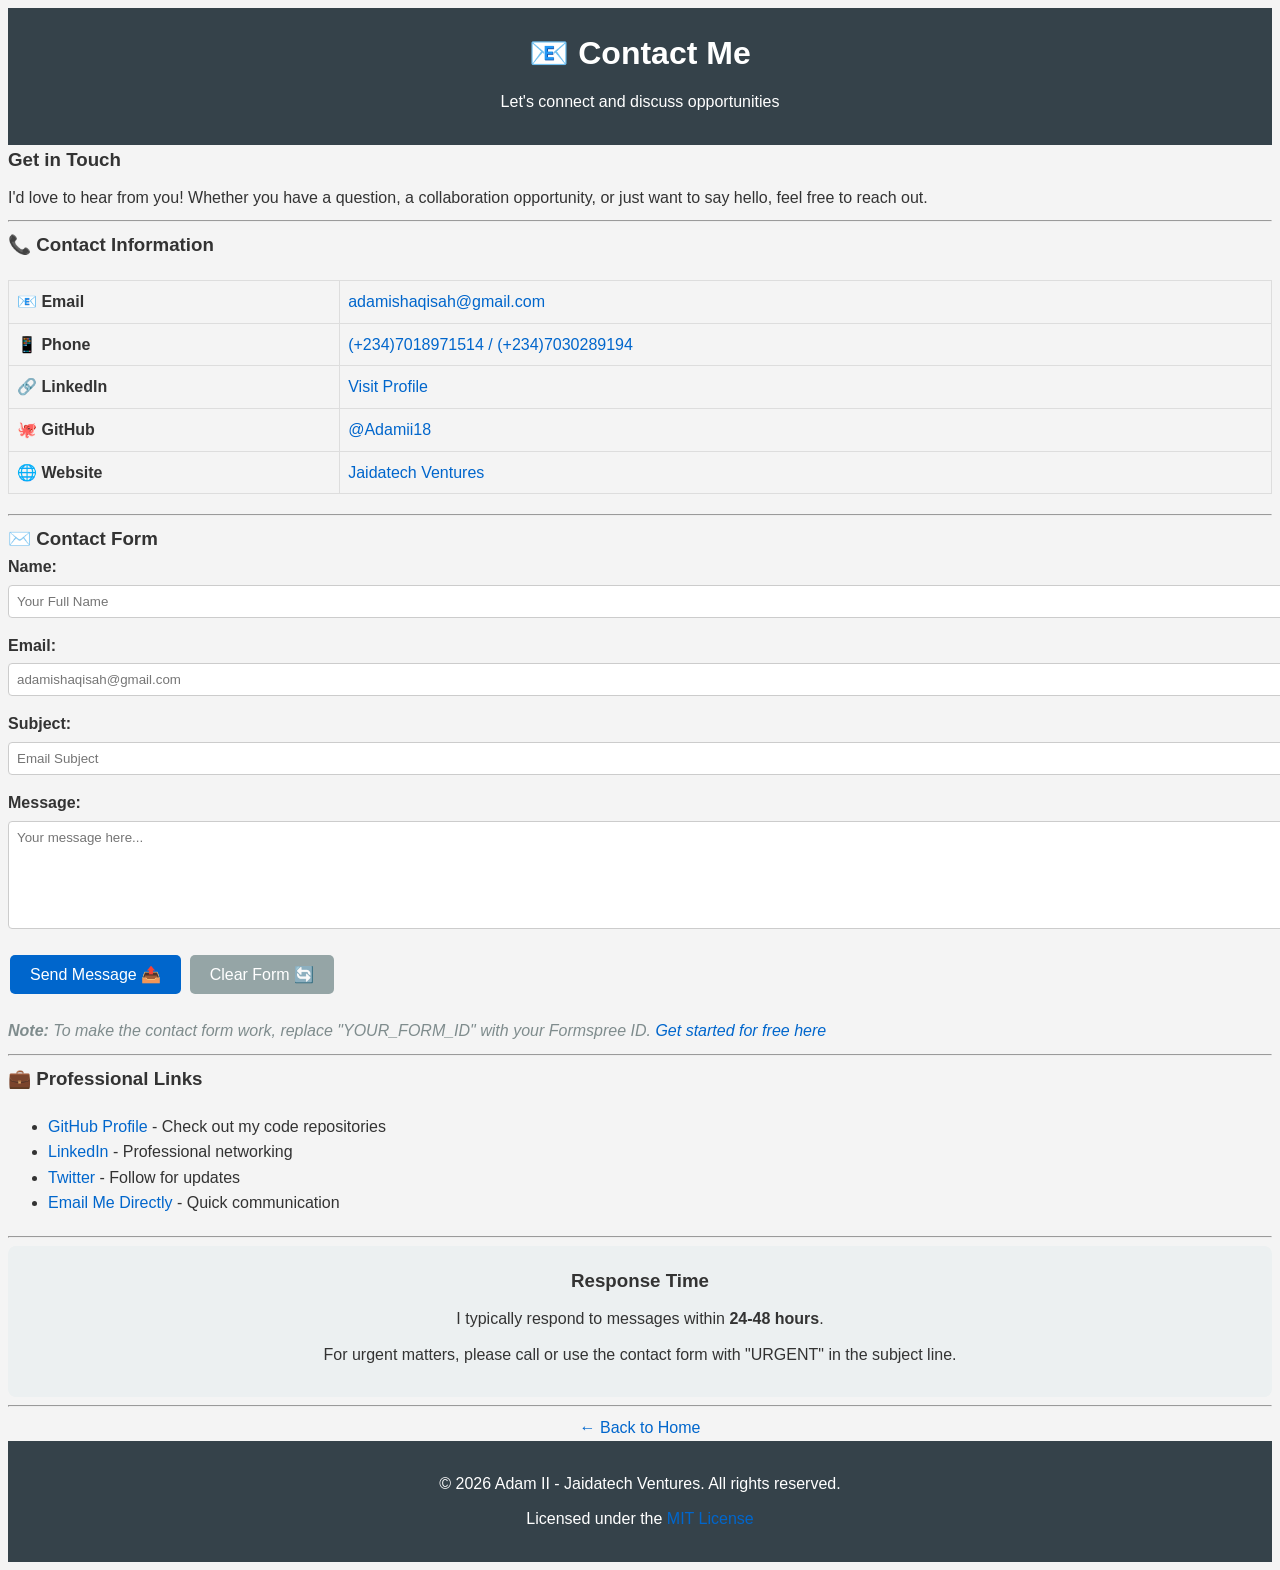
==== Contact.html @ 3cc33814 "Update Contact.html" ====
<!DOCTYPE html>
<html lang="en">
    <head>
        <meta charset="utf-8">
        <meta name="viewport" content="width=device-width, initial-scale=1.0">
        <meta name="description" content="Contact Adam II - Get in touch for collaborations and inquiries">
        <meta name="keywords" content="contact, email, networking, jaidatech">
        <meta name="author" content="Adam II">
        <title>Contact Me - Adam II Portfolio</title>
        <link rel="stylesheet" href="styles.css">
    </head>
    <body>
        <header>
            <h1>📧 Contact Me</h1>
            <p>Let's connect and discuss opportunities</p>
        </header>

        <main>
            <section>
                <h3>Get in Touch</h3>
                <p>I'd love to hear from you! Whether you have a question, a collaboration opportunity, or just want to say hello, feel free to reach out.</p>
            </section>

            <hr>

            <section>
                <h3>📞 Contact Information</h3>
                <table>
                    <tr>
                        <td><strong>📧 Email</strong></td>
                        <td><a href="mailto:your-email@example.com">adamishaqisah@gmail.com</a></td>
                    </tr>
                    <tr>
                        <td><strong>📱 Phone</strong></td>
                        <td><a href="tel:+1234567890"> (+234)7018971514 / (+234)7030289194</a></td>
                    </tr>
                    <tr>
                        <td><strong>🔗 LinkedIn</strong></td>
                        <td><a href="https://www.linkedin.com/in/adam-ishaq-isah-11b4952a0" target="_blank">Visit Profile</a></td>
                    </tr>
                    <tr>
                        <td><strong>🐙 GitHub</strong></td>
                        <td><a href="https://github.com/Adamii18" target="_blank">@Adamii18</a></td>
                    </tr>
                    <tr>
                        <td><strong>🌐 Website</strong></td>
                        <td><a href="https://github.com/Adamii18/Jaidatech-" target="_blank">Jaidatech Ventures</a></td>
                    </tr>
                </table>
            </section>

            <hr>

            <section>
                <h3>✉️ Contact Form</h3>
                <form action="https://formspree.io/f/YOUR_FORM_ID" method="POST">
                    <div style="margin-bottom: 15px;">
                        <label for="name"><strong>Name:</strong></label><br>
                        <input type="text" id="name" name="name" placeholder="Your Full Name" required style="width: 100%; padding: 8px; margin-top: 5px; border: 1px solid #ccc; border-radius: 4px;">
                    </div>

                    <div style="margin-bottom: 15px;">
                        <label for="email"><strong>Email:</strong></label><br>
                        <input type="email" id="email" name="email" placeholder="adamishaqisah@gmail.com" required style="width: 100%; padding: 8px; margin-top: 5px; border: 1px solid #ccc; border-radius: 4px;">
                    </div>

                    <div style="margin-bottom: 15px;">
                        <label for="subject"><strong>Subject:</strong></label><br>
                        <input type="text" id="subject" name="subject" placeholder="Email Subject" required style="width: 100%; padding: 8px; margin-top: 5px; border: 1px solid #ccc; border-radius: 4px;">
                    </div>

                    <div style="margin-bottom: 15px;">
                        <label for="message"><strong>Message:</strong></label><br>
                        <textarea id="message" name="message" placeholder="Your message here..." rows="6" required style="width: 100%; padding: 8px; margin-top: 5px; border: 1px solid #ccc; border-radius: 4px; font-family: Arial, sans-serif;"></textarea>
                    </div>

                    <button type="submit" class="btn" style="cursor: pointer;">Send Message 📤</button>
                    <button type="reset" class="btn" style="background-color: #95a5a6; cursor: pointer;">Clear Form 🔄</button>
                </form>

                <p style="margin-top: 20px; font-style: italic; color: #7f8c8d;">
                    <strong>Note:</strong> To make the contact form work, replace "YOUR_FORM_ID" with your Formspree ID. 
                    <a href="https://formspree.io/" target="_blank">Get started for free here</a>
                </p>
            </section>

            <hr>

            <section>
                <h3>💼 Professional Links</h3>
                <ul>
                    <li><a href="https://github.com/Adamii18" target="_blank">GitHub Profile</a> - Check out my code repositories</li>
                    <li><a href="https://linkedin.com/in/yourprofile" target="_blank">LinkedIn</a> - Professional networking</li>
                    <li><a href="https://twitter.com/yourhandle" target="_blank">Twitter</a> - Follow for updates</li>
                    <li><a href="mailto:your-email@example.com">Email Me Directly</a> - Quick communication</li>
                </ul>
            </section>

            <hr>

            <section style="text-align: center; background-color: #ecf0f1; padding: 20px; border-radius: 8px;">
                <h3>Response Time</h3>
                <p>I typically respond to messages within <strong>24-48 hours</strong>.</p>
                <p>For urgent matters, please call or use the contact form with "URGENT" in the subject line.</p>
            </section>

            <hr>

            <section style="text-align: center;">
                <a href="index.html" class="btn">← Back to Home</a>
            </section>
        </main>

        <footer>
            <p>&copy; 2026 Adam II - Jaidatech Ventures. All rights reserved.</p>
            <p>Licensed under the <a href="LICENSE">MIT License</a></p>
        </footer>
    </body>
</html>
---- styles.css ----
.container {
    max-width: 1200px;
    margin: 0 auto;
    padding: 0 20px;
}

body {
    font-family: 'Arial', sans-serif;
    line-height: 1.6;
    color: #333;
    background-color: #f4f4f4;
}

header {
    background: #35424a;
    color: #ffffff;
    padding: 20px 0;
    text-align: center;
}

h1, h2, h3 {
    margin: 0;
}

p {
    margin: 10px 0;
}

a {
    color: #0066cc;
    text-decoration: none;
}

a:hover {
    text-decoration: underline;
}

.profile {
    background: #ffffff;
    padding: 20px;
    border-radius: 5px;
    box-shadow: 0 2px 5px rgba(0,0,0,0.1);
}

table {
    width: 100%;
    border-collapse: collapse;
    margin: 20px 0;
}

table, th, td {
    border: 1px solid #dddddd;
}

th, td {
    padding: 8px;
    text-align: left;
}

ul, ol {
    margin: 20px 0;
} 

button {
    background-color: #0066cc;
    color: white;
    border: none;
    padding: 10px 20px;
    text-align: center;
    text-decoration: none;
    display: inline-block;
    font-size: 16px;
    margin: 4px 2px;
    cursor: pointer;
    border-radius: 5px;
}

@media (max-width: 768px) {
    .container {
        padding: 0 10px;
    }
    header {
        font-size: 18px;
    }
}

footer {
    text-align: center;
    padding: 20px 0;
    background: #35424a;
    color: #ffffff;
    position: relative;
    bottom: 0;
    width: 100%;
}
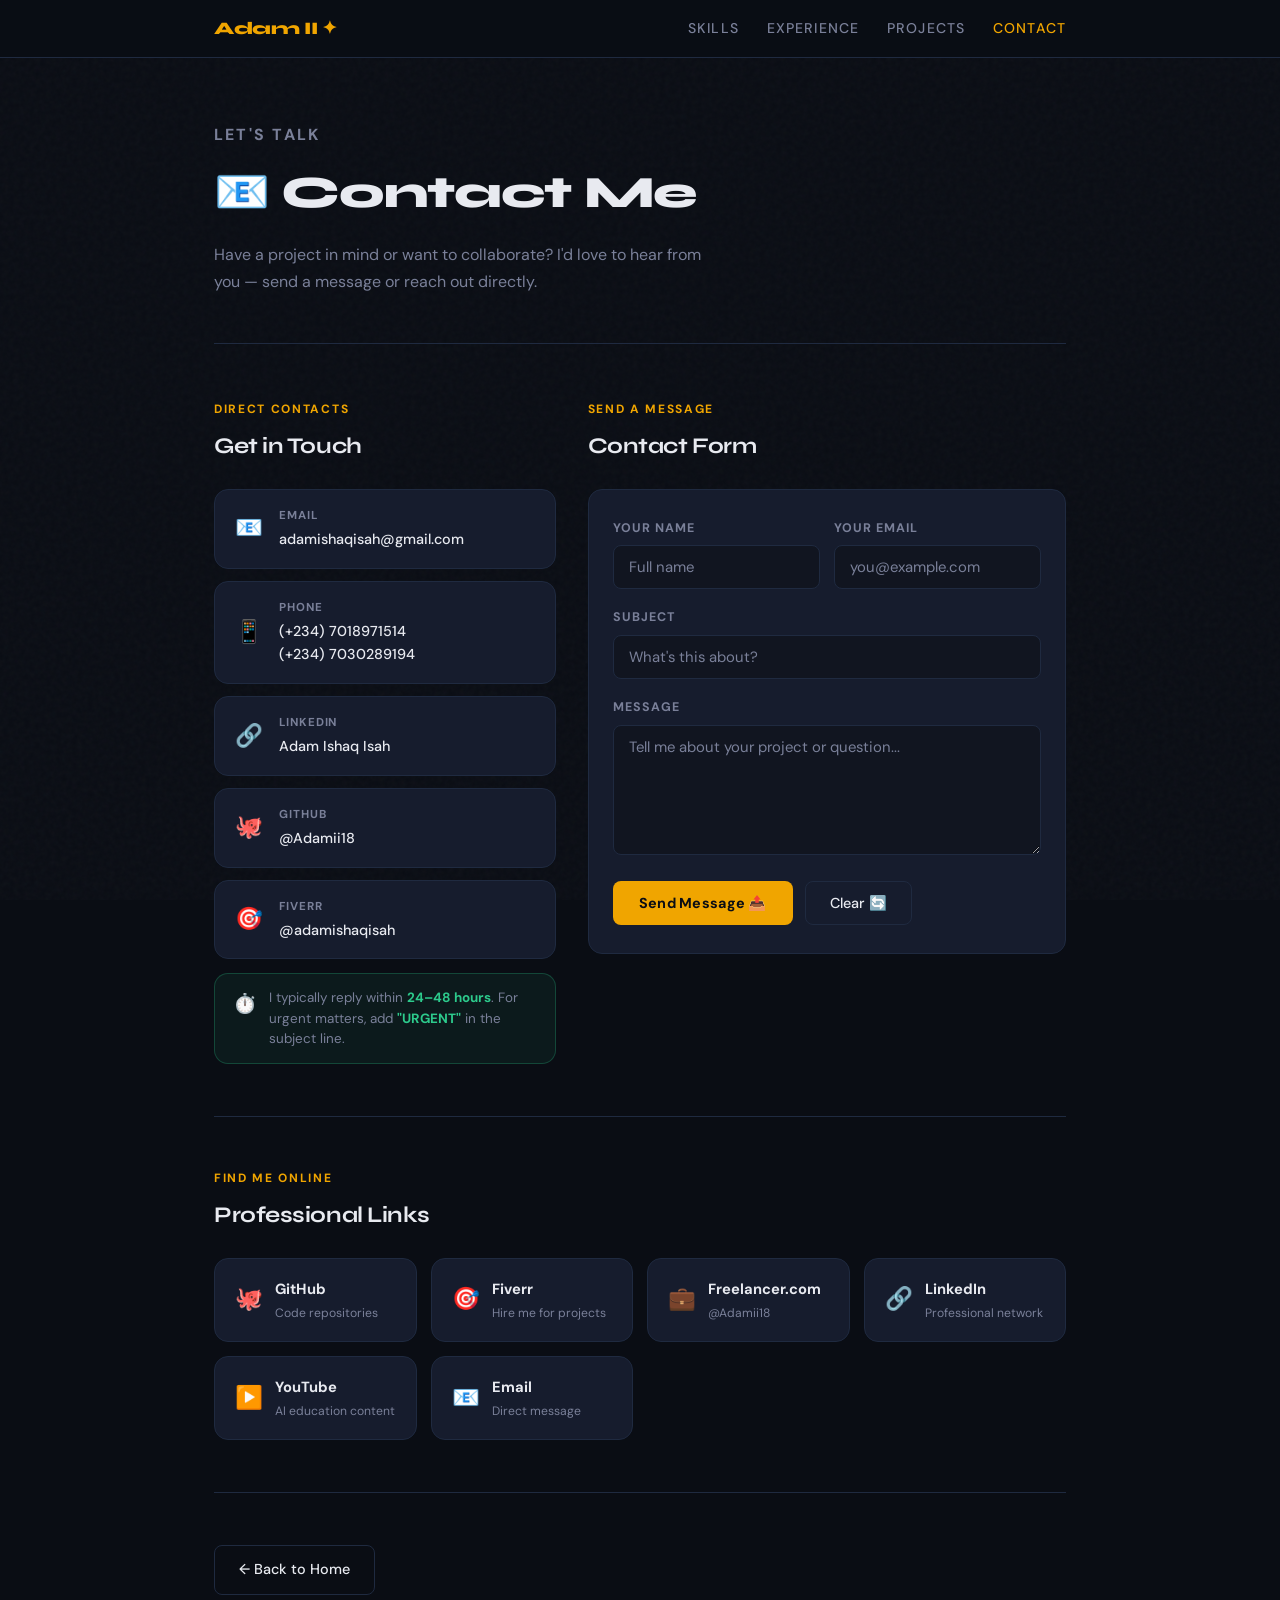
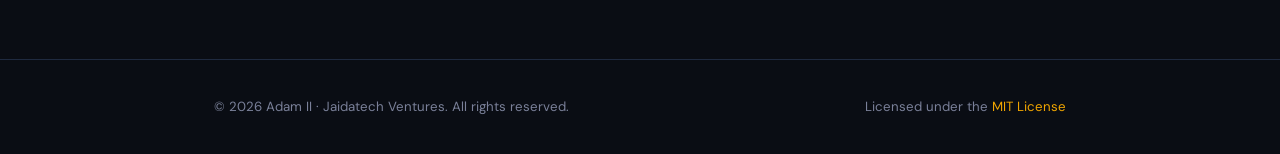
==== commit abc59e1f: "Update Contact.html" ====
--- a/Contact.html
+++ b/Contact.html
@@ -1,119 +1,328 @@
 <!DOCTYPE html>
 <html lang="en">
-    <head>
-        <meta charset="utf-8">
-        <meta name="viewport" content="width=device-width, initial-scale=1.0">
-        <meta name="description" content="Contact Adam II - Get in touch for collaborations and inquiries">
-        <meta name="keywords" content="contact, email, networking, jaidatech">
-        <meta name="author" content="Adam II">
-        <title>Contact Me - Adam II Portfolio</title>
-        <link rel="stylesheet" href="styles.css">
-    </head>
-    <body>
-        <header>
-            <h1>📧 Contact Me</h1>
-            <p>Let's connect and discuss opportunities</p>
-        </header>
-
-        <main>
-            <section>
-                <h3>Get in Touch</h3>
-                <p>I'd love to hear from you! Whether you have a question, a collaboration opportunity, or just want to say hello, feel free to reach out.</p>
-            </section>
-
-            <hr>
-
-            <section>
-                <h3>📞 Contact Information</h3>
-                <table>
-                    <tr>
-                        <td><strong>📧 Email</strong></td>
-                        <td><a href="mailto:your-email@example.com">adamishaqisah@gmail.com</a></td>
-                    </tr>
-                    <tr>
-                        <td><strong>📱 Phone</strong></td>
-                        <td><a href="tel:+1234567890"> (+234)7018971514 / (+234)7030289194</a></td>
-                    </tr>
-                    <tr>
-                        <td><strong>🔗 LinkedIn</strong></td>
-                        <td><a href="https://www.linkedin.com/in/adam-ishaq-isah-11b4952a0" target="_blank">Visit Profile</a></td>
-                    </tr>
-                    <tr>
-                        <td><strong>🐙 GitHub</strong></td>
-                        <td><a href="https://github.com/Adamii18" target="_blank">@Adamii18</a></td>
-                    </tr>
-                    <tr>
-                        <td><strong>🌐 Website</strong></td>
-                        <td><a href="https://github.com/Adamii18/Jaidatech-" target="_blank">Jaidatech Ventures</a></td>
-                    </tr>
-                </table>
-            </section>
-
-            <hr>
-
-            <section>
-                <h3>✉️ Contact Form</h3>
-                <form action="https://formspree.io/f/YOUR_FORM_ID" method="POST">
-                    <div style="margin-bottom: 15px;">
-                        <label for="name"><strong>Name:</strong></label><br>
-                        <input type="text" id="name" name="name" placeholder="Your Full Name" required style="width: 100%; padding: 8px; margin-top: 5px; border: 1px solid #ccc; border-radius: 4px;">
-                    </div>
-
-                    <div style="margin-bottom: 15px;">
-                        <label for="email"><strong>Email:</strong></label><br>
-                        <input type="email" id="email" name="email" placeholder="adamishaqisah@gmail.com" required style="width: 100%; padding: 8px; margin-top: 5px; border: 1px solid #ccc; border-radius: 4px;">
-                    </div>
-
-                    <div style="margin-bottom: 15px;">
-                        <label for="subject"><strong>Subject:</strong></label><br>
-                        <input type="text" id="subject" name="subject" placeholder="Email Subject" required style="width: 100%; padding: 8px; margin-top: 5px; border: 1px solid #ccc; border-radius: 4px;">
-                    </div>
-
-                    <div style="margin-bottom: 15px;">
-                        <label for="message"><strong>Message:</strong></label><br>
-                        <textarea id="message" name="message" placeholder="Your message here..." rows="6" required style="width: 100%; padding: 8px; margin-top: 5px; border: 1px solid #ccc; border-radius: 4px; font-family: Arial, sans-serif;"></textarea>
-                    </div>
-
-                    <button type="submit" class="btn" style="cursor: pointer;">Send Message 📤</button>
-                    <button type="reset" class="btn" style="background-color: #95a5a6; cursor: pointer;">Clear Form 🔄</button>
-                </form>
-
-                <p style="margin-top: 20px; font-style: italic; color: #7f8c8d;">
-                    <strong>Note:</strong> To make the contact form work, replace "YOUR_FORM_ID" with your Formspree ID. 
-                    <a href="https://formspree.io/" target="_blank">Get started for free here</a>
-                </p>
-            </section>
-
-            <hr>
-
-            <section>
-                <h3>💼 Professional Links</h3>
-                <ul>
-                    <li><a href="https://github.com/Adamii18" target="_blank">GitHub Profile</a> - Check out my code repositories</li>
-                    <li><a href="https://linkedin.com/in/yourprofile" target="_blank">LinkedIn</a> - Professional networking</li>
-                    <li><a href="https://twitter.com/yourhandle" target="_blank">Twitter</a> - Follow for updates</li>
-                    <li><a href="mailto:your-email@example.com">Email Me Directly</a> - Quick communication</li>
-                </ul>
-            </section>
-
-            <hr>
-
-            <section style="text-align: center; background-color: #ecf0f1; padding: 20px; border-radius: 8px;">
-                <h3>Response Time</h3>
-                <p>I typically respond to messages within <strong>24-48 hours</strong>.</p>
-                <p>For urgent matters, please call or use the contact form with "URGENT" in the subject line.</p>
-            </section>
-
-            <hr>
-
-            <section style="text-align: center;">
-                <a href="index.html" class="btn">← Back to Home</a>
-            </section>
-        </main>
-
-        <footer>
-            <p>&copy; 2026 Adam II - Jaidatech Ventures. All rights reserved.</p>
-            <p>Licensed under the <a href="LICENSE">MIT License</a></p>
-        </footer>
-    </body>
+<head>
+  <meta charset="utf-8">
+  <meta name="viewport" content="width=device-width, initial-scale=1.0">
+  <meta name="description" content="Contact Adam II - Get in touch for collaborations and inquiries">
+  <meta name="keywords" content="contact, email, networking, jaidatech">
+  <meta name="author" content="Adam II">
+  <title>Contact Me — Adam II Portfolio</title>
+  <link rel="preconnect" href="https://fonts.googleapis.com">
+  <link href="https://fonts.googleapis.com/css2?family=Syne:wght@400;600;700;800&family=DM+Sans:wght@300;400;500&display=swap" rel="stylesheet">
+  <style>
+    :root {
+      --bg:        #0a0d14;
+      --surface:   #111520;
+      --card:      #161c2d;
+      --border:    #1f2a40;
+      --accent:    #f0a500;
+      --accent2:   #e06030;
+      --text:      #e8eaf0;
+      --muted:     #7a8099;
+      --green:     #2dca8c;
+      --radius:    14px;
+      --font-head: 'Syne', sans-serif;
+      --font-body: 'DM Sans', sans-serif;
+    }
+
+    *, *::before, *::after { box-sizing: border-box; margin: 0; padding: 0; }
+    html { scroll-behavior: smooth; }
+
+    body {
+      background: var(--bg);
+      color: var(--text);
+      font-family: var(--font-body);
+      font-size: 16px;
+      line-height: 1.65;
+      overflow-x: hidden;
+    }
+
+    body::before {
+      content: '';
+      position: fixed;
+      inset: 0;
+      background-image: url("data:image/svg+xml,%3Csvg viewBox='0 0 200 200' xmlns='http://www.w3.org/2000/svg'%3E%3Cfilter id='n'%3E%3CfeTurbulence type='fractalNoise' baseFrequency='0.85' numOctaves='4' stitchTiles='stitch'/%3E%3C/filter%3E%3Crect width='100%25' height='100%25' filter='url(%23n)' opacity='0.03'/%3E%3C/svg%3E");
+      pointer-events: none;
+      z-index: 0;
+    }
+
+    a { color: var(--accent); text-decoration: none; transition: opacity .2s; }
+    a:hover { opacity: .75; }
+
+    .wrapper {
+      max-width: 900px;
+      margin: 0 auto;
+      padding: 0 24px;
+      position: relative;
+      z-index: 1;
+    }
+
+    /* NAV */
+    nav {
+      position: sticky; top: 0;
+      background: rgba(10,13,20,.85);
+      backdrop-filter: blur(14px);
+      border-bottom: 1px solid var(--border);
+      z-index: 100; padding: 14px 0;
+    }
+    nav .wrapper { display: flex; align-items: center; justify-content: space-between; flex-wrap: wrap; gap: 12px; }
+    .nav-brand { font-family: var(--font-head); font-size: 1.1rem; font-weight: 800; letter-spacing: -.02em; color: var(--accent); }
+    .nav-links { display: flex; gap: 28px; list-style: none; }
+    .nav-links a { color: var(--muted); font-size: .88rem; font-weight: 500; text-transform: uppercase; letter-spacing: .08em; transition: color .2s; }
+    .nav-links a:hover, .nav-links a.active { color: var(--accent); }
+
+    /* PAGE HERO */
+    .page-hero { padding: 64px 0 48px; border-bottom: 1px solid var(--border); margin-bottom: 56px; }
+    .section-label { font-size: .75rem; font-weight: 700; text-transform: uppercase; letter-spacing: .14em; color: var(--accent); margin-bottom: 8px; }
+    .page-hero h1 { font-family: var(--font-head); font-size: clamp(2rem, 4vw, 2.8rem); font-weight: 800; letter-spacing: -.03em; margin-bottom: 12px; }
+    .page-hero p { color: var(--muted); font-size: 1rem; max-width: 500px; }
+    .section-title { font-family: var(--font-head); font-size: 1.4rem; font-weight: 700; letter-spacing: -.02em; margin-bottom: 24px; }
+    .divider { height: 1px; background: var(--border); margin: 52px 0; }
+
+    /* CONTACT GRID */
+    .contact-grid {
+      display: grid;
+      grid-template-columns: 1fr 1.4fr;
+      gap: 32px;
+      align-items: start;
+    }
+    @media (max-width: 680px) { .contact-grid { grid-template-columns: 1fr; } }
+
+    /* INFO CARDS */
+    .info-stack { display: flex; flex-direction: column; gap: 12px; }
+    .info-card {
+      background: var(--card);
+      border: 1px solid var(--border);
+      border-radius: var(--radius);
+      padding: 16px 20px;
+      display: flex;
+      align-items: center;
+      gap: 16px;
+      transition: border-color .25s, transform .25s;
+    }
+    .info-card:hover { border-color: var(--accent); transform: translateX(4px); }
+    .info-icon { font-size: 1.4rem; flex-shrink: 0; }
+    .info-label { font-size: .72rem; font-weight: 700; text-transform: uppercase; letter-spacing: .08em; color: var(--muted); margin-bottom: 3px; }
+    .info-value { font-size: .9rem; font-weight: 500; color: var(--text); }
+    .info-value a { color: var(--text); }
+    .info-value a:hover { color: var(--accent); opacity: 1; }
+
+    .response-banner {
+      background: rgba(45,202,140,.07);
+      border: 1px solid rgba(45,202,140,.25);
+      border-radius: var(--radius);
+      padding: 14px 18px;
+      display: flex;
+      align-items: flex-start;
+      gap: 12px;
+      margin-top: 14px;
+    }
+    .response-banner span { font-size: 1.2rem; flex-shrink: 0; }
+    .response-banner p { font-size: .84rem; color: var(--muted); line-height: 1.5; }
+    .response-banner strong { color: var(--green); }
+
+    /* FORM */
+    .form-card { background: var(--card); border: 1px solid var(--border); border-radius: var(--radius); padding: 28px 24px; }
+    .form-group { margin-bottom: 18px; }
+    label { display: block; font-size: .78rem; font-weight: 700; text-transform: uppercase; letter-spacing: .08em; color: var(--muted); margin-bottom: 7px; }
+    input[type="text"], input[type="email"], textarea {
+      width: 100%;
+      background: var(--surface);
+      border: 1px solid var(--border);
+      border-radius: 8px;
+      color: var(--text);
+      font-family: var(--font-body);
+      font-size: .93rem;
+      padding: 11px 15px;
+      outline: none;
+      transition: border-color .2s, box-shadow .2s;
+    }
+    input::placeholder, textarea::placeholder { color: var(--muted); }
+    input:focus, textarea:focus { border-color: var(--accent); box-shadow: 0 0 0 3px rgba(240,165,0,.12); }
+    textarea { resize: vertical; min-height: 130px; }
+    .form-row { display: grid; grid-template-columns: 1fr 1fr; gap: 14px; }
+    @media (max-width: 500px) { .form-row { grid-template-columns: 1fr; } }
+    .form-actions { display: flex; gap: 12px; flex-wrap: wrap; margin-top: 6px; }
+
+    /* BUTTONS */
+    .btn-primary { display: inline-block; background: var(--accent); color: #0a0d14; font-family: var(--font-body); font-weight: 700; font-size: .9rem; padding: 12px 26px; border-radius: 8px; border: none; cursor: pointer; transition: transform .2s, box-shadow .2s; letter-spacing: .02em; }
+    .btn-primary:hover { transform: translateY(-2px); box-shadow: 0 8px 24px rgba(240,165,0,.35); color: #0a0d14; opacity: 1; }
+    .btn-ghost { display: inline-block; border: 1px solid var(--border); color: var(--text); font-family: var(--font-body); font-size: .9rem; font-weight: 500; padding: 12px 24px; border-radius: 8px; transition: border-color .2s, background .2s; cursor: pointer; background: transparent; }
+    .btn-ghost:hover { border-color: var(--accent); background: rgba(240,165,0,.06); color: var(--text); opacity: 1; }
+
+    /* PROFESSIONAL LINKS */
+    .prof-links { display: grid; grid-template-columns: repeat(auto-fill, minmax(200px, 1fr)); gap: 14px; }
+    .prof-link-card { background: var(--card); border: 1px solid var(--border); border-radius: var(--radius); padding: 18px 20px; display: flex; align-items: center; gap: 12px; transition: border-color .25s, transform .25s; color: var(--text); }
+    .prof-link-card:hover { border-color: var(--accent); transform: translateY(-3px); color: var(--text); opacity: 1; }
+    .prof-link-card .icon { font-size: 1.4rem; }
+    .prof-link-card .pl-name { font-weight: 700; font-size: .92rem; margin-bottom: 2px; }
+    .prof-link-card .pl-desc { font-size: .76rem; color: var(--muted); }
+
+    /* FOOTER */
+    footer { border-top: 1px solid var(--border); padding: 36px 0; margin-top: 64px; color: var(--muted); font-size: .83rem; }
+    footer .wrapper { display: flex; justify-content: space-between; flex-wrap: wrap; gap: 10px; }
+  </style>
+</head>
+<body>
+
+  <nav>
+    <div class="wrapper">
+      <a href="index.html" class="nav-brand">Adam II ✦</a>
+      <ul class="nav-links">
+        <li><a href="index.html#skills">Skills</a></li>
+        <li><a href="index.html#experience">Experience</a></li>
+        <li><a href="index.html#projects">Projects</a></li>
+        <li><a href="Contact.html" class="active">Contact</a></li>
+      </ul>
+    </div>
+  </nav>
+
+  <div class="wrapper">
+    <div class="page-hero">
+      <p class="section-label">Let's talk</p>
+      <h1>📧 Contact Me</h1>
+      <p>Have a project in mind or want to collaborate? I'd love to hear from you — send a message or reach out directly.</p>
+    </div>
+  </div>
+
+  <main>
+    <div class="wrapper">
+
+      <div class="contact-grid">
+
+        <!-- LEFT: Info -->
+        <div>
+          <p class="section-label">Direct contacts</p>
+          <h2 class="section-title">Get in Touch</h2>
+          <div class="info-stack">
+
+            <div class="info-card">
+              <div class="info-icon">📧</div>
+              <div>
+                <div class="info-label">Email</div>
+                <div class="info-value"><a href="mailto:adamishaqisah@gmail.com">adamishaqisah@gmail.com</a></div>
+              </div>
+            </div>
+
+            <div class="info-card">
+              <div class="info-icon">📱</div>
+              <div>
+                <div class="info-label">Phone</div>
+                <div class="info-value">
+                  <a href="tel:+2347018971514">(+234) 7018971514</a><br>
+                  <a href="tel:+2347030289194">(+234) 7030289194</a>
+                </div>
+              </div>
+            </div>
+
+            <div class="info-card">
+              <div class="info-icon">🔗</div>
+              <div>
+                <div class="info-label">LinkedIn</div>
+                <div class="info-value"><a href="https://www.linkedin.com/in/adam-ishaq-isah-11b4952a0" target="_blank">Adam Ishaq Isah</a></div>
+              </div>
+            </div>
+
+            <div class="info-card">
+              <div class="info-icon">🐙</div>
+              <div>
+                <div class="info-label">GitHub</div>
+                <div class="info-value"><a href="https://github.com/Adamii18" target="_blank">@Adamii18</a></div>
+              </div>
+            </div>
+
+            <div class="info-card">
+              <div class="info-icon">🎯</div>
+              <div>
+                <div class="info-label">Fiverr</div>
+                <div class="info-value"><a href="https://fiverr.com/adamishaqisah" target="_blank">@adamishaqisah</a></div>
+              </div>
+            </div>
+
+          </div>
+
+          <div class="response-banner">
+            <span>⏱️</span>
+            <p>I typically reply within <strong>24–48 hours</strong>. For urgent matters, add <strong>"URGENT"</strong> in the subject line.</p>
+          </div>
+        </div>
+
+        <!-- RIGHT: Form -->
+        <div>
+          <p class="section-label">Send a message</p>
+          <h2 class="section-title">Contact Form</h2>
+          <div class="form-card">
+            <form action="https://formspree.io/f/mnjldeol" method="POST">
+
+              <div class="form-row">
+                <div class="form-group">
+                  <label for="name">Your Name</label>
+                  <input type="text" id="name" name="name" placeholder="Full name" required>
+                </div>
+                <div class="form-group">
+                  <label for="email">Your Email</label>
+                  <input type="email" id="email" name="email" placeholder="you@example.com" required>
+                </div>
+              </div>
+
+              <div class="form-group">
+                <label for="subject">Subject</label>
+                <input type="text" id="subject" name="subject" placeholder="What's this about?" required>
+              </div>
+
+              <div class="form-group">
+                <label for="message">Message</label>
+                <textarea id="message" name="message" placeholder="Tell me about your project or question..." required></textarea>
+              </div>
+
+              <div class="form-actions">
+                <button type="submit" class="btn-primary">Send Message 📤</button>
+                <button type="reset" class="btn-ghost">Clear 🔄</button>
+              </div>
+
+            </form>
+          </div>
+        </div>
+
+      </div>
+
+      <!-- PROFESSIONAL LINKS -->
+      <div class="divider"></div>
+      <p class="section-label">Find me online</p>
+      <h2 class="section-title">Professional Links</h2>
+      <div class="prof-links">
+        <a href="https://github.com/Adamii18" target="_blank" class="prof-link-card">
+          <div class="icon">🐙</div><div><div class="pl-name">GitHub</div><div class="pl-desc">Code repositories</div></div>
+        </a>
+        <a href="https://fiverr.com/adamishaqisah" target="_blank" class="prof-link-card">
+          <div class="icon">🎯</div><div><div class="pl-name">Fiverr</div><div class="pl-desc">Hire me for projects</div></div>
+        </a>
+        <a href="https://freelancer.com/u/Adamii18" target="_blank" class="prof-link-card">
+          <div class="icon">💼</div><div><div class="pl-name">Freelancer.com</div><div class="pl-desc">@Adamii18</div></div>
+        </a>
+        <a href="https://www.linkedin.com/in/adam-ishaq-isah-11b4952a0" target="_blank" class="prof-link-card">
+          <div class="icon">🔗</div><div><div class="pl-name">LinkedIn</div><div class="pl-desc">Professional network</div></div>
+        </a>
+        <a href="https://youtube.com/@adamishaqisah" target="_blank" class="prof-link-card">
+          <div class="icon">▶️</div><div><div class="pl-name">YouTube</div><div class="pl-desc">AI education content</div></div>
+        </a>
+        <a href="mailto:adamishaqisah@gmail.com" class="prof-link-card">
+          <div class="icon">📧</div><div><div class="pl-name">Email</div><div class="pl-desc">Direct message</div></div>
+        </a>
+      </div>
+
+      <div class="divider"></div>
+      <a href="index.html" class="btn-ghost">← Back to Home</a>
+
+    </div>
+  </main>
+
+  <footer>
+    <div class="wrapper">
+      <span>© 2026 Adam II · Jaidatech Ventures. All rights reserved.</span>
+      <span>Licensed under the <a href="LICENSE">MIT License</a></span>
+    </div>
+  </footer>
+
+</body>
 </html>
